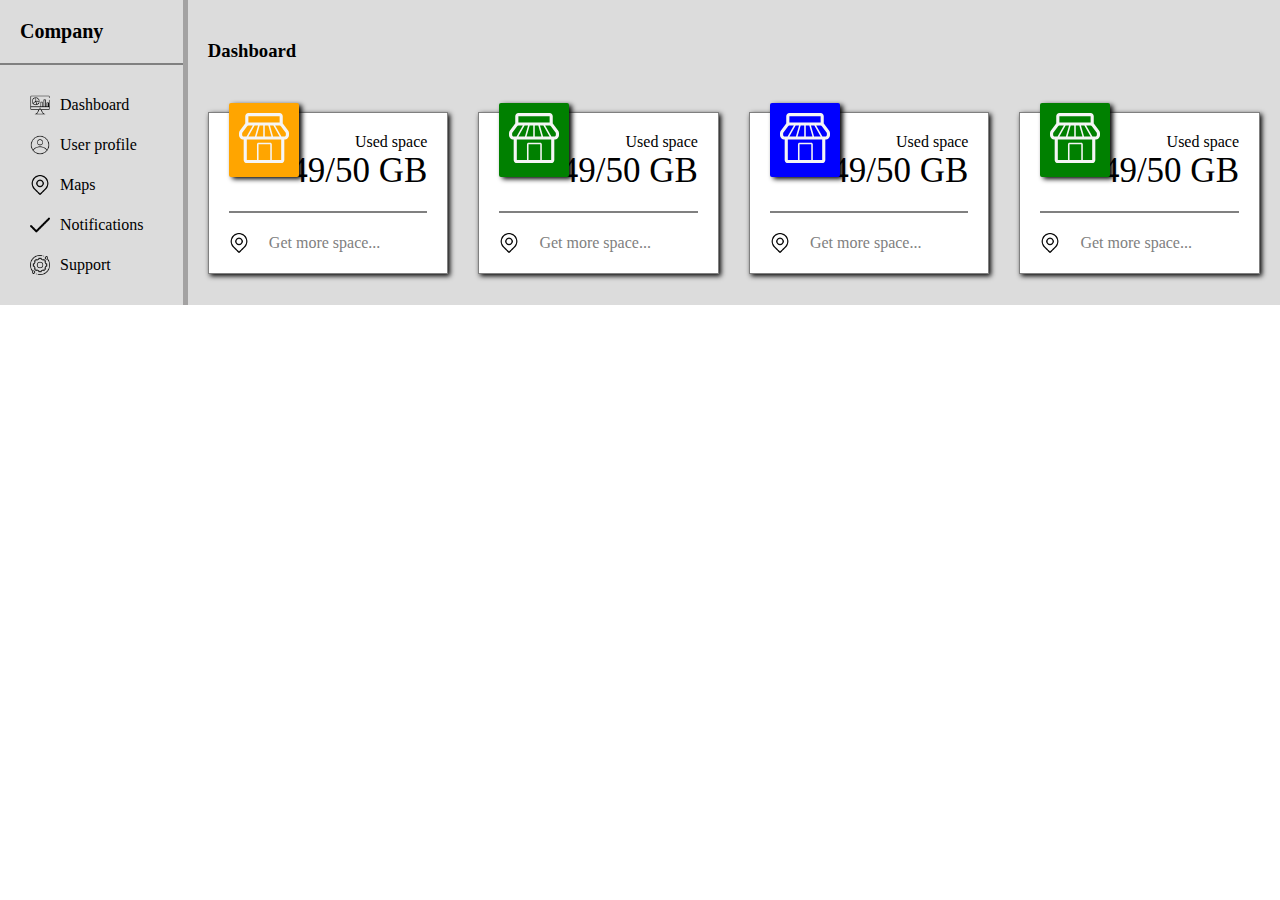
==== index.html @ 2abd2dc0 "small card" ====
<!DOCTYPE html>
<html lang="en">
<head>
    <meta charset="UTF-8">
    <meta http-equiv="X-UA-Compatible" content="IE=edge">
    <meta name="viewport" content="width=device-width, initial-scale=1.0">
    <title>Document</title>
    <link rel="stylesheet" href="./style.css">
</head>
<body>

    <div class="container">
        <nav>
            <h4 class="nav-title">Company</h4>
            <div class="hr-line"></div>
            <ul class="nav-ul">
                <li class="navigation"><img class="icon" src="./images/free-icon-analysis-8807412.png" alt="">Dashboard
                </li>
                <li class="navigation"><img class="icon" src="./images/free-icon-user-6521094.png" alt="">User profile
                </li>
                <li class="navigation"><img class="icon" src="./images/geo.png" alt="">Maps</li>
                <li class="navigation"><img class="icon" src="./images/tick.png" alt="">Notifications</li>
                <li class="navigation"><img class="icon" src="./images/technical-support.png" alt="">Support</li>

            </ul>
        </nav>

        <div class="content">
            
            <div class="card-container">
                <h3>Dashboard</h3>
                <div class="small-card-container">
                    <div class="small-card">
                        <div class="logo-bg orange"><img class="card-logo" src="./images/shop_white.svg" alt=""></div>
                        <div class="small-card-info">
                            <p class="upper-text">Used space</p>
                            <h2 class="information">49/50 GB</h2>
                        </div>
                        <div class="hr-line"></div>
                        <p class="footer-text"><img class="icon" src="./images/geo.png" alt="">Get more space...</p>
                    </div>
                    <div class="small-card">
                        <div class="logo-bg green"><img class="card-logo" src="./images/shop_white.svg" alt=""></div>
                        <div class="small-card-info">
                            <p class="upper-text">Used space</p>
                            <h2 class="information">49/50 GB</h2>
                        </div>
                        <div class="hr-line"></div>
                        <p class="footer-text"><img class="icon" src="./images/geo.png" alt="">Get more space...</p>
                    </div>
                    <div class="small-card">
                        <div class="logo-bg blue"><img class="card-logo" src="./images/shop_white.svg" alt=""></div>
                        <div class="small-card-info">
                            <p class="upper-text">Used space</p>
                            <h2 class="information">49/50 GB</h2>
                        </div>
                        <div class="hr-line"></div>
                        <p class="footer-text"><img class="icon" src="./images/geo.png" alt="">Get more space...</p>
                    </div>
                    <div class="small-card">
                        <div class="logo-bg green"><img class="card-logo" src="./images/shop_white.svg" alt=""></div>
                        <div class="small-card-info">
                            <p class="upper-text">Used space</p>
                            <h2 class="information">49/50 GB</h2>
                        </div>
                        <div class="hr-line"></div>
                        <p class="footer-text"><img class="icon" src="./images/geo.png" alt="">Get more space...</p>
                    </div>
                </div>
        </div>
        
    </div>
    
</body>
</html>
---- style.css ----
* {
    margin: 0px;
    padding: 0px;
}

.container {
    display: grid;
    grid-template-columns: 1fr 6fr;
}

nav {
    background-color: gainsboro;
}

.content {
    background-color: gainsboro;
    padding: 20px;
    border-left: 5px solid rgb(163, 162, 162);
    display: flex;
    flex-direction: column;
    gap: 60px;
}

.nav-ul {
    padding: 20px;
}

.navigation {
    list-style-type: none;
    display: flex;
    align-items: center;
    gap: 10px;
    padding: 10px;
}

.navigation:hover {
    background-color: gray;
}

.card-container {
    display: flex;
    flex-direction: column;
    gap: 50px;
    margin-top: 20px;
}

.icon {
    width: 20px;
}


.hr-line {
    border: 1px solid gray;
}

.nav-title {
    padding: 20px;
    font-size: 20px;
}

/* SMALL-CARD */

.small-card-container {
    display: grid;
    grid-template-columns: repeat(4, 1fr);
    gap: 30px;
}

.small-card {
    padding: 20px;
    box-shadow: 2px 2px 5px ;
    display: flex;
    flex-direction: column;
    gap: 20px;
    border: 1px solid gray;
    position: relative;
    background-color: white;
}

.small-card-info {
    align-self: flex-end;
}

.upper-text {
    margin: 0;
    text-align: right;
}

.information {
    margin: 0;
    font-size: 35px;
    font-weight: lighter;
    text-align: right;
}


.card-logo {
    width: 50px;
}

.logo-bg {
    position: absolute;
    padding: 10px;
    border-radius: 2px;
    top: -10px;
    box-shadow: 3px 2px 5px black;
}

.footer-text {
    display: flex;
    align-items: center;
    gap: 20px;
    color: gray;
}

/* COLORS */


.green {
    background-color: green;
}

.orange {
    background-color: orange;
}

.blue {
    background-color: blue;
}
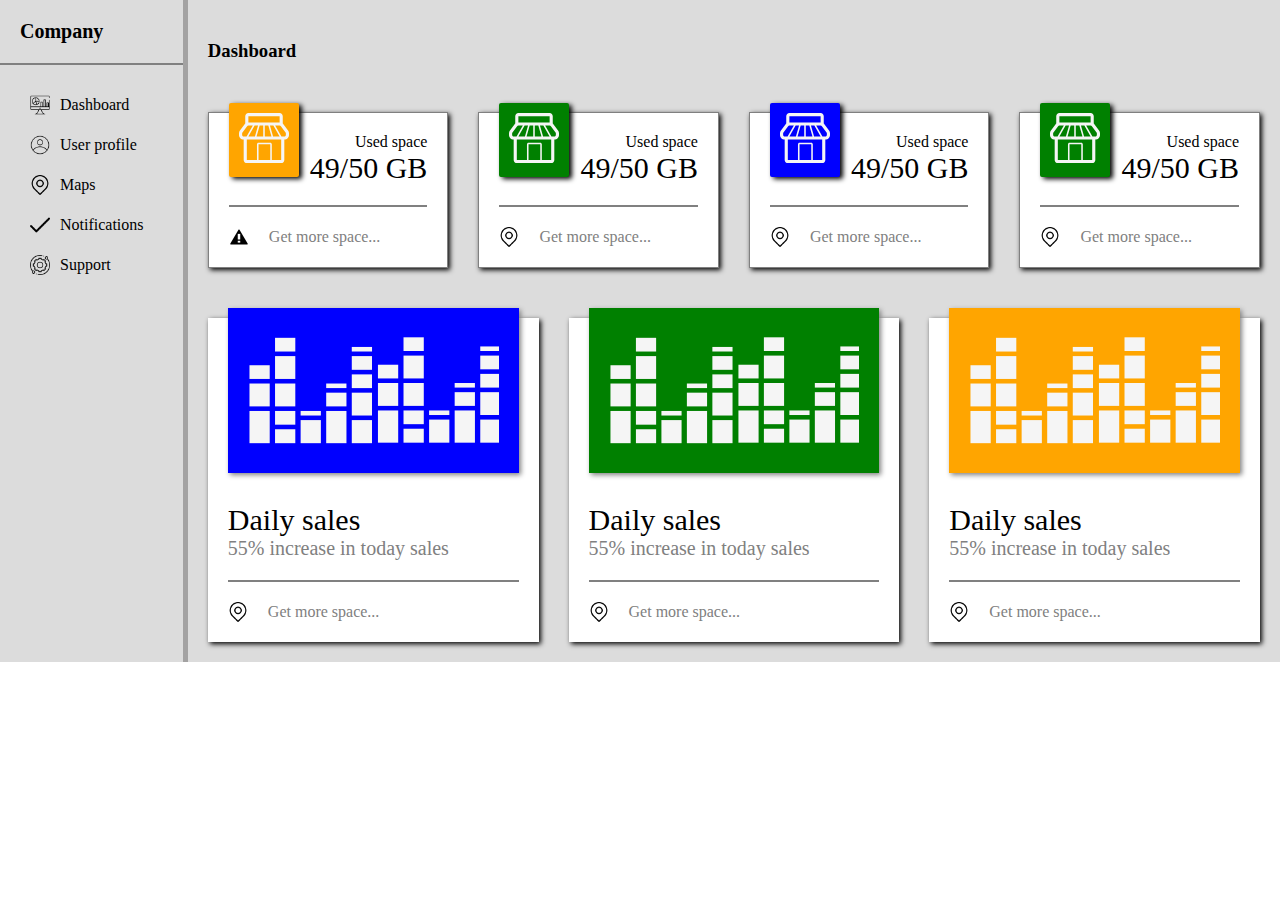
==== commit 75f2e312: "medium card" ====
--- a/index.html
+++ b/index.html
@@ -37,7 +37,7 @@
                             <h2 class="information">49/50 GB</h2>
                         </div>
                         <div class="hr-line"></div>
-                        <p class="footer-text"><img class="icon" src="./images/geo.png" alt="">Get more space...</p>
+                        <p class="footer-text"><img class="icon" src="./images/alert.png" alt="">Get more space...</p>
                     </div>
                     <div class="small-card">
                         <div class="logo-bg green"><img class="card-logo" src="./images/shop_white.svg" alt=""></div>
@@ -67,6 +67,45 @@
                         <p class="footer-text"><img class="icon" src="./images/geo.png" alt="">Get more space...</p>
                     </div>
                 </div>
+                <div class="medium-card-container">
+
+                    <div class="medium-card">
+                        <div>
+                            <div class="medium-logo-bg blue"><img class="medium-logo" src="./images/graphics.svg"
+                                    alt=""></div>
+                            <div>
+                                <h2 class="information-medium">Daily sales</h2>
+                                <p class="card-info">55% increase in today sales</p>
+                            </div>
+                        </div>
+                        <div class="hr-line"></div>
+                        <p class="footer-text"><img class="icon" src="./images/geo.png" alt="">Get more space...</p>
+                    </div>
+                    <div class="medium-card">
+                        <div>
+                            <div class="medium-logo-bg green"><img class="medium-logo" src="./images/graphics.svg"
+                                    alt=""></div>
+                            <div>
+                                <h2 class="information-medium">Daily sales</h2>
+                                <p class="card-info">55% increase in today sales</p>
+                            </div>
+                        </div>
+                        <div class="hr-line"></div>
+                        <p class="footer-text"><img class="icon" src="./images/geo.png" alt="">Get more space...</p>
+                    </div>
+                    <div class="medium-card">
+                        <div>
+                            <div class="medium-logo-bg orange"><img class="medium-logo" src="./images/graphics.svg"
+                                    alt=""></div>
+                            <div>
+                                <h2 class="information-medium">Daily sales</h2>
+                                <p class="card-info">55% increase in today sales</p>
+                            </div>
+                        </div>
+                        <div class="hr-line"></div>
+                        <p class="footer-text"><img class="icon" src="./images/geo.png" alt="">Get more space...</p>
+                    </div>
+                </div>
         </div>
         
     </div>
--- a/style.css
+++ b/style.css
@@ -88,7 +88,7 @@
 
 .information {
     margin: 0;
-    font-size: 35px;
+    font-size: 30px;
     font-weight: lighter;
     text-align: right;
 }
@@ -113,6 +113,53 @@
     color: gray;
 }
 
+/* MEDIUM-CARD */
+
+.medium-card-container {
+    display: grid;
+    grid-template-columns: 1fr 1fr 1fr;
+    gap: 30px;
+}
+
+.medium-card {
+    display: flex;
+    flex-direction: column;
+    padding: 20px;
+    background-color: white;
+    box-shadow: 2px 2px 5px ;
+    gap: 20px;
+}
+
+.medium-logo-bg {
+    display: flex;
+    justify-content: center;
+    align-items: center;
+    position: relative;
+    padding: 20px;
+    margin-left: 0;
+    margin-right: 0;
+    top: -30px;
+    box-shadow: 2px 2px 5px gray;
+}
+
+.medium-logo {
+    width: 100%;
+}
+
+.information-medium {
+    margin: 0;
+    font-size: 30px;
+    font-weight: lighter;
+    margin: 0;
+}
+
+.card-info {
+    font-size: 20px;
+    color: gray;
+    margin: 0;
+}
+
+
 /* COLORS */
 
 
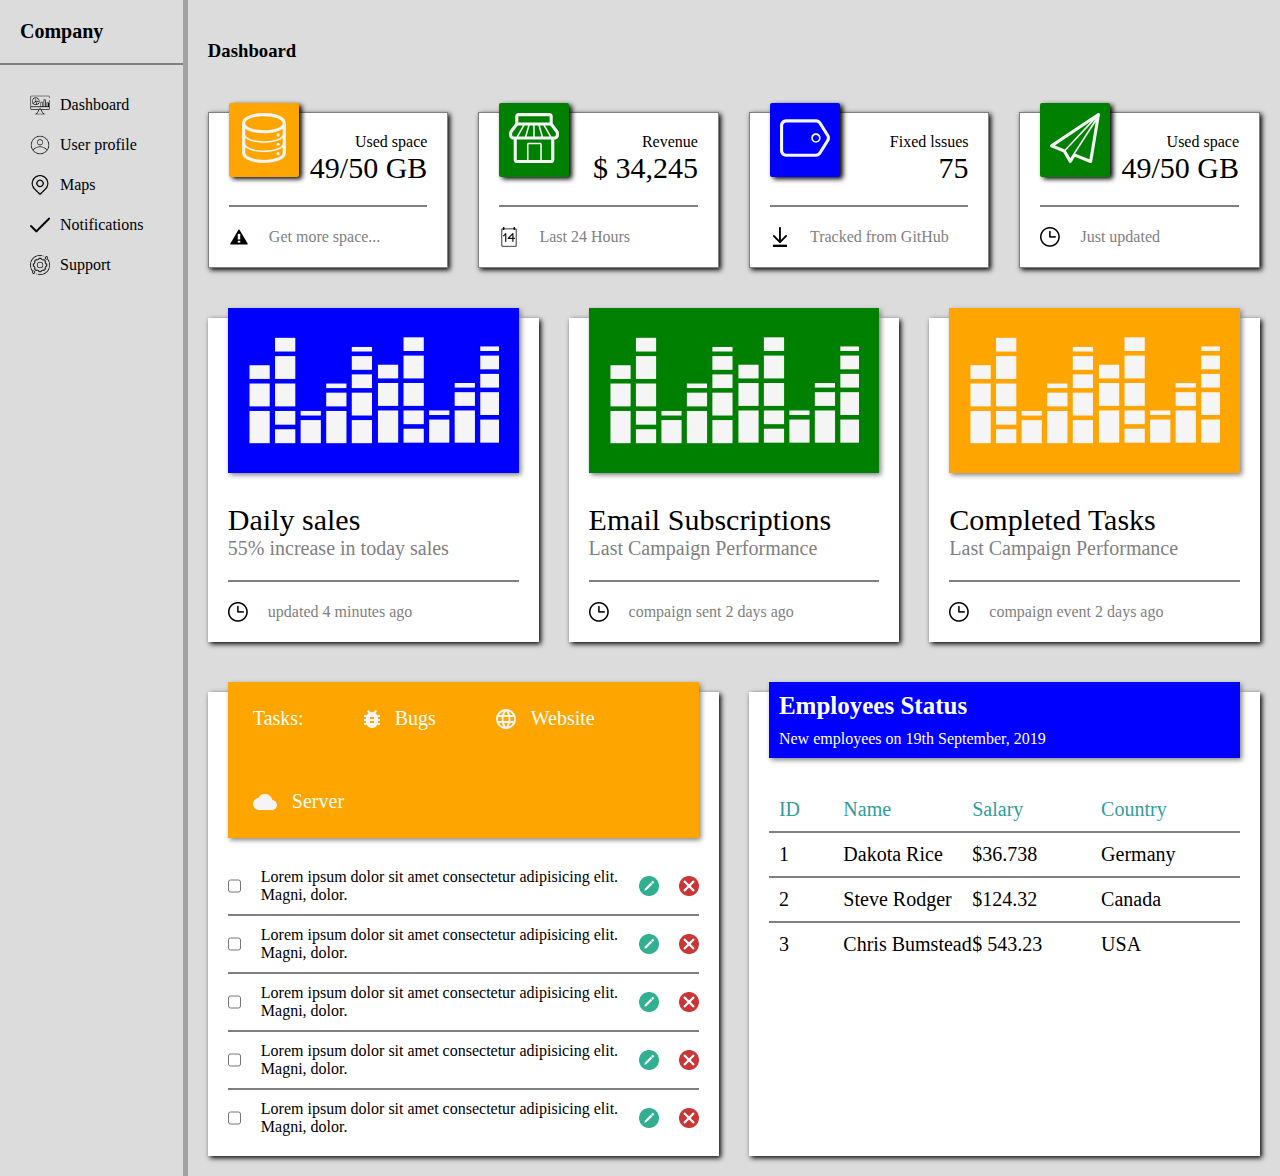
==== commit b5cc72a8: "large card" ====
--- a/index.html
+++ b/index.html
@@ -31,7 +31,7 @@
                 <h3>Dashboard</h3>
                 <div class="small-card-container">
                     <div class="small-card">
-                        <div class="logo-bg orange"><img class="card-logo" src="./images/shop_white.svg" alt=""></div>
+                        <div class="logo-bg orange"><img class="card-logo" src="./images/data_white.svg" alt=""></div>
                         <div class="small-card-info">
                             <p class="upper-text">Used space</p>
                             <h2 class="information">49/50 GB</h2>
@@ -42,29 +42,29 @@
                     <div class="small-card">
                         <div class="logo-bg green"><img class="card-logo" src="./images/shop_white.svg" alt=""></div>
                         <div class="small-card-info">
+                            <p class="upper-text">Revenue</p>
+                            <h2 class="information">$ 34,245</h2>
+                        </div>
+                        <div class="hr-line"></div>
+                        <p class="footer-text"><img class="icon" src="./images/calendar.png" alt="">Last 24 Hours</p>
+                    </div>
+                    <div class="small-card">
+                        <div class="logo-bg blue"><img class="card-logo" src="./images/tag_white.svg" alt=""></div>
+                        <div class="small-card-info">
+                            <p class="upper-text">Fixed lssues</p>
+                            <h2 class="information">75</h2>
+                        </div>
+                        <div class="hr-line"></div>
+                        <p class="footer-text"><img class="icon" src="./images/down.png" alt="">Tracked from GitHub</p>
+                    </div>
+                    <div class="small-card">
+                        <div class="logo-bg green"><img class="card-logo" src="./images/paperplane_white.svg" alt=""></div>
+                        <div class="small-card-info">
                             <p class="upper-text">Used space</p>
                             <h2 class="information">49/50 GB</h2>
                         </div>
                         <div class="hr-line"></div>
-                        <p class="footer-text"><img class="icon" src="./images/geo.png" alt="">Get more space...</p>
-                    </div>
-                    <div class="small-card">
-                        <div class="logo-bg blue"><img class="card-logo" src="./images/shop_white.svg" alt=""></div>
-                        <div class="small-card-info">
-                            <p class="upper-text">Used space</p>
-                            <h2 class="information">49/50 GB</h2>
-                        </div>
-                        <div class="hr-line"></div>
-                        <p class="footer-text"><img class="icon" src="./images/geo.png" alt="">Get more space...</p>
-                    </div>
-                    <div class="small-card">
-                        <div class="logo-bg green"><img class="card-logo" src="./images/shop_white.svg" alt=""></div>
-                        <div class="small-card-info">
-                            <p class="upper-text">Used space</p>
-                            <h2 class="information">49/50 GB</h2>
-                        </div>
-                        <div class="hr-line"></div>
-                        <p class="footer-text"><img class="icon" src="./images/geo.png" alt="">Get more space...</p>
+                        <p class="footer-text"><img class="icon" src="./images/time.png" alt="">Just updated</p>
                     </div>
                 </div>
                 <div class="medium-card-container">
@@ -79,32 +79,125 @@
                             </div>
                         </div>
                         <div class="hr-line"></div>
-                        <p class="footer-text"><img class="icon" src="./images/geo.png" alt="">Get more space...</p>
+                        <p class="footer-text"><img class="icon" src="./images/time.png" alt="">updated 4 minutes ago</p>
                     </div>
                     <div class="medium-card">
                         <div>
                             <div class="medium-logo-bg green"><img class="medium-logo" src="./images/graphics.svg"
                                     alt=""></div>
                             <div>
-                                <h2 class="information-medium">Daily sales</h2>
-                                <p class="card-info">55% increase in today sales</p>
-                            </div>
-                        </div>
-                        <div class="hr-line"></div>
-                        <p class="footer-text"><img class="icon" src="./images/geo.png" alt="">Get more space...</p>
+                                <h2 class="information-medium">Email Subscriptions</h2>
+                                <p class="card-info">Last Campaign Performance</p>
+                            </div>
+                        </div>
+                        <div class="hr-line"></div>
+                        <p class="footer-text"><img class="icon" src="./images/time.png" alt="">compaign sent 2 days ago</p>
                     </div>
                     <div class="medium-card">
                         <div>
                             <div class="medium-logo-bg orange"><img class="medium-logo" src="./images/graphics.svg"
                                     alt=""></div>
                             <div>
-                                <h2 class="information-medium">Daily sales</h2>
-                                <p class="card-info">55% increase in today sales</p>
-                            </div>
-                        </div>
-                        <div class="hr-line"></div>
-                        <p class="footer-text"><img class="icon" src="./images/geo.png" alt="">Get more space...</p>
-                    </div>
+                                <h2 class="information-medium">Completed Tasks</h2>
+                                <p class="card-info">Last Campaign Performance</p>
+                            </div>
+                        </div>
+                        <div class="hr-line"></div>
+                        <p class="footer-text"><img class="icon" src="./images/time.png" alt="">compaign event 2 days ago</p>
+                    </div>
+                </div>
+                <div class="large-card-container">
+                    <div class="large-card">
+                        <div class="large-card-header orange">
+                            <p class="large-card-nav">Tasks:</p>
+                            <a href="#" class="large-card-nav tag-orange tag"><img src="./images/bug.svg" alt="">Bugs</a>
+                            <a href="#" class="large-card-nav tag-orange tag"><img src="./images/web.svg" alt=""> Website</a>
+                            <a href="#" class="large-card-nav tag-orange tag"><img src="./images/cloud.svg" alt=""> Server</a>
+                        </div>
+                        <ul class="spusok">
+                            <li class="table">
+                                <div class="gap"><input type="checkbox"><label for="" class="left-align">Lorem ipsum
+                                        dolor sit amet
+                                        consectetur adipisicing elit. Magni, dolor.</label></div>
+                                <div class="icon-container"><img class="icon" src="./images/edit.png" alt="">
+                                    <img class="icon" src="./images/remove.png" alt="">
+                                </div>
+                            </li>
+                            <div class="hr-line"></div>
+                            <li class="table">
+                                <div class="gap"><input type="checkbox"><label for="" class="left-align">Lorem ipsum
+                                        dolor sit amet
+                                        consectetur adipisicing elit. Magni, dolor.</label></div>
+                                <div class="icon-container"><img class="icon" src="./images/edit.png" alt="">
+                                    <img class="icon" src="./images/remove.png" alt="">
+                                </div>
+                            </li>
+                            <div class="hr-line"></div>
+                            <li class="table">
+                                <div class="gap"><input type="checkbox"><label for="" class="left-align">Lorem ipsum
+                                        dolor sit amet
+                                        consectetur adipisicing elit. Magni, dolor.</label></div>
+                                <div class="icon-container"><img class="icon" src="./images/edit.png" alt="">
+                                    <img class="icon" src="./images/remove.png" alt="">
+                                </div>
+                            </li>
+                            <div class="hr-line"></div>
+                            <li class="table">
+                                <div class="gap"><input type="checkbox"><label for="" class="left-align">Lorem ipsum
+                                        dolor sit amet
+                                        consectetur adipisicing elit. Magni, dolor.</label></div>
+                                <div class="icon-container"><img class="icon" src="./images/edit.png" alt="">
+                                    <img class="icon" src="./images/remove.png" alt="">
+                                </div>
+                            </li>
+                            <div class="hr-line"></div>
+                            <li class="table">
+                                <div class="gap"><input type="checkbox"><label for="" class="left-align">Lorem ipsum
+                                        dolor sit amet
+                                        consectetur adipisicing elit. Magni, dolor.</label></div>
+                                <div class="icon-container"><img class="icon" src="./images/edit.png" alt="">
+                                    <img class="icon" src="./images/remove.png" alt="">
+                                </div>
+                            </li>
+                        </ul>
+                    </div>
+                    <div class="large-card">
+                        <div class="large-card-header second blue">
+                            <h4 style="font-size: 25px; margin: 0;">Employees Status</h4>
+                            <p style="margin: 0;">New employees on 19th September, 2019</p>
+                        </div>
+                        <ul class="spusok2">
+                            <div class="table2">
+                                <p class="table2-text color-text">ID</p>
+                                <p class="table2-text color-text">Name</p>
+                                <p class="table2-text color-text">Salary</p>
+                                <p class="table2-text color-text">Country</p>
+                            </div>
+                            <div class="hr-line"></div>
+                            <div class="table2">
+                                <p class="table2-text">1</p>
+                                <p class="table2-text">Dakota Rice</p>
+                                <p class="table2-text">$36.738</p>
+                                <p class="table2-text">Germany</p>
+                            </div>
+                            <div class="hr-line"></div>
+                            <div class="table2">
+                                <p class="table2-text">2</p>
+                                <p class="table2-text">Steve Rodger</p>
+                                <p class="table2-text">$124.32</p>
+                                <p class="table2-text">Canada</p>
+                            </div>
+                            <div class="hr-line"></div>
+                            <div class="table2">
+                                <p class="table2-text">3</p>
+                                <p class="table2-text">Chris Bumstead</p>
+                                <p class="table2-text">$ 543.23</p>
+                                <p class="table2-text">USA</p>
+                            </div>
+                            
+                        </ul>
+                    </div>
+
                 </div>
         </div>
         
--- a/style.css
+++ b/style.css
@@ -174,3 +174,98 @@
 .blue {
     background-color: blue;
 }
+
+/* LARGE-CARD */
+
+.large-card-container {
+    display: grid;
+    grid-template-columns: 1fr 1fr;
+    gap: 30px;
+}
+
+.large-card {
+    padding: 20px;
+    background-color: white;
+    box-shadow: 2px 2px 5px ;
+}
+
+.large-card-header {
+    position: relative;
+    padding: 10px;
+    top: -30px;
+    box-shadow: 2px 2px 5px gray;
+    display: flex;
+    gap: 30px;
+    flex-wrap: wrap;
+    color: white;
+}
+
+.second {
+    display: flex;
+    flex-direction: column;
+    gap: 10px;
+}
+
+.large-card-nav {
+    color: white;
+    font-size: 20px;
+    padding: 15px;
+    display: flex;
+    align-items: center;
+    gap: 15px;
+}
+
+.tag {
+    text-decoration: none;
+}
+
+.tag-orange:hover {
+    background-color: rgb(252, 178, 40);
+}
+
+.tag-blue:hover {
+    background-color: rgb(59, 59, 250);
+}
+
+.table {
+    list-style-type: none;
+    display: flex;
+    justify-content: space-between;
+    align-items: center;
+}
+
+.table2 {
+    display: grid;
+    grid-template-columns: 1fr 2fr 2fr 2fr;
+    margin: 10px;
+}
+
+.icon-container {
+    display: flex;
+    gap: 20px;
+}
+
+.left-align {
+    display: flex;
+    flex-wrap: wrap;
+}
+
+.gap {
+    display: flex;
+    gap: 20px;
+}
+
+.spusok {
+    display: flex;
+    flex-direction: column;
+    gap: 10px;
+    justify-content: space-between;
+}
+
+.table2-text {
+    font-size: 20px;
+}
+
+.color-text {
+    color: rgb(48, 156, 156);
+}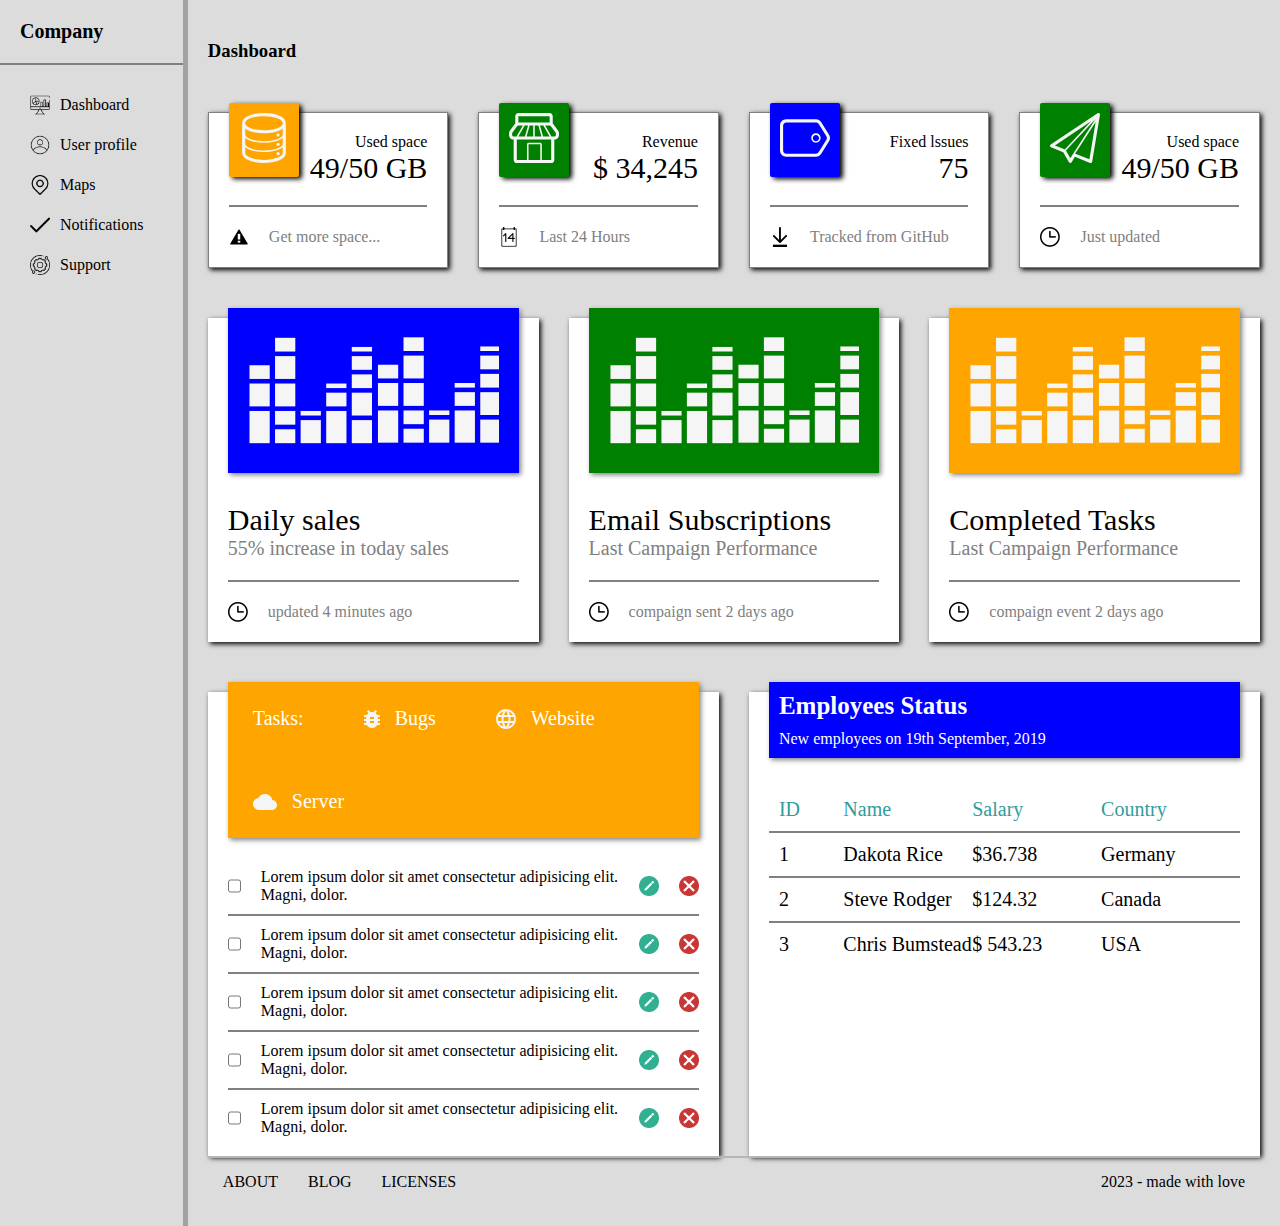
==== commit 19c0b4f5: "footer" ====
--- a/index.html
+++ b/index.html
@@ -1,5 +1,6 @@
 <!DOCTYPE html>
 <html lang="en">
+
 <head>
     <meta charset="UTF-8">
     <meta http-equiv="X-UA-Compatible" content="IE=edge">
@@ -7,6 +8,7 @@
     <title>Document</title>
     <link rel="stylesheet" href="./style.css">
 </head>
+
 <body>
 
     <div class="container">
@@ -26,7 +28,7 @@
         </nav>
 
         <div class="content">
-            
+
             <div class="card-container">
                 <h3>Dashboard</h3>
                 <div class="small-card-container">
@@ -58,7 +60,8 @@
                         <p class="footer-text"><img class="icon" src="./images/down.png" alt="">Tracked from GitHub</p>
                     </div>
                     <div class="small-card">
-                        <div class="logo-bg green"><img class="card-logo" src="./images/paperplane_white.svg" alt=""></div>
+                        <div class="logo-bg green"><img class="card-logo" src="./images/paperplane_white.svg" alt="">
+                        </div>
                         <div class="small-card-info">
                             <p class="upper-text">Used space</p>
                             <h2 class="information">49/50 GB</h2>
@@ -79,7 +82,8 @@
                             </div>
                         </div>
                         <div class="hr-line"></div>
-                        <p class="footer-text"><img class="icon" src="./images/time.png" alt="">updated 4 minutes ago</p>
+                        <p class="footer-text"><img class="icon" src="./images/time.png" alt="">updated 4 minutes ago
+                        </p>
                     </div>
                     <div class="medium-card">
                         <div>
@@ -91,7 +95,8 @@
                             </div>
                         </div>
                         <div class="hr-line"></div>
-                        <p class="footer-text"><img class="icon" src="./images/time.png" alt="">compaign sent 2 days ago</p>
+                        <p class="footer-text"><img class="icon" src="./images/time.png" alt="">compaign sent 2 days ago
+                        </p>
                     </div>
                     <div class="medium-card">
                         <div>
@@ -103,56 +108,65 @@
                             </div>
                         </div>
                         <div class="hr-line"></div>
-                        <p class="footer-text"><img class="icon" src="./images/time.png" alt="">compaign event 2 days ago</p>
+                        <p class="footer-text"><img class="icon" src="./images/time.png" alt="">compaign event 2 days
+                            ago</p>
                     </div>
                 </div>
                 <div class="large-card-container">
                     <div class="large-card">
                         <div class="large-card-header orange">
                             <p class="large-card-nav">Tasks:</p>
-                            <a href="#" class="large-card-nav tag-orange tag"><img src="./images/bug.svg" alt="">Bugs</a>
-                            <a href="#" class="large-card-nav tag-orange tag"><img src="./images/web.svg" alt=""> Website</a>
-                            <a href="#" class="large-card-nav tag-orange tag"><img src="./images/cloud.svg" alt=""> Server</a>
+                            <a href="#" class="large-card-nav tag-orange tag"><img src="./images/bug.svg"
+                                    alt="">Bugs</a>
+                            <a href="#" class="large-card-nav tag-orange tag"><img src="./images/web.svg" alt="">
+                                Website</a>
+                            <a href="#" class="large-card-nav tag-orange tag"><img src="./images/cloud.svg" alt="">
+                                Server</a>
                         </div>
                         <ul class="spusok">
                             <li class="table">
-                                <div class="gap"><input type="checkbox"><label for="" class="left-align">Lorem ipsum
-                                        dolor sit amet
-                                        consectetur adipisicing elit. Magni, dolor.</label></div>
-                                <div class="icon-container"><img class="icon" src="./images/edit.png" alt="">
-                                    <img class="icon" src="./images/remove.png" alt="">
-                                </div>
-                            </li>
-                            <div class="hr-line"></div>
-                            <li class="table">
-                                <div class="gap"><input type="checkbox"><label for="" class="left-align">Lorem ipsum
-                                        dolor sit amet
-                                        consectetur adipisicing elit. Magni, dolor.</label></div>
-                                <div class="icon-container"><img class="icon" src="./images/edit.png" alt="">
-                                    <img class="icon" src="./images/remove.png" alt="">
-                                </div>
-                            </li>
-                            <div class="hr-line"></div>
-                            <li class="table">
-                                <div class="gap"><input type="checkbox"><label for="" class="left-align">Lorem ipsum
-                                        dolor sit amet
-                                        consectetur adipisicing elit. Magni, dolor.</label></div>
-                                <div class="icon-container"><img class="icon" src="./images/edit.png" alt="">
-                                    <img class="icon" src="./images/remove.png" alt="">
-                                </div>
-                            </li>
-                            <div class="hr-line"></div>
-                            <li class="table">
-                                <div class="gap"><input type="checkbox"><label for="" class="left-align">Lorem ipsum
-                                        dolor sit amet
-                                        consectetur adipisicing elit. Magni, dolor.</label></div>
-                                <div class="icon-container"><img class="icon" src="./images/edit.png" alt="">
-                                    <img class="icon" src="./images/remove.png" alt="">
-                                </div>
-                            </li>
-                            <div class="hr-line"></div>
-                            <li class="table">
-                                <div class="gap"><input type="checkbox"><label for="" class="left-align">Lorem ipsum
+                                <div class="gap"><input type="checkbox" id="check"><label for="check"
+                                        class="left-align">Lorem ipsum
+                                        dolor sit amet
+                                        consectetur adipisicing elit. Magni, dolor.</label></div>
+                                <div class="icon-container"><img class="icon" src="./images/edit.png" alt="">
+                                    <img class="icon" src="./images/remove.png" alt="">
+                                </div>
+                            </li>
+                            <div class="hr-line"></div>
+                            <li class="table">
+                                <div class="gap"><input type="checkbox" id="check1"><label for="check1"
+                                        class="left-align">Lorem ipsum
+                                        dolor sit amet
+                                        consectetur adipisicing elit. Magni, dolor.</label></div>
+                                <div class="icon-container"><img class="icon" src="./images/edit.png" alt="">
+                                    <img class="icon" src="./images/remove.png" alt="">
+                                </div>
+                            </li>
+                            <div class="hr-line"></div>
+                            <li class="table">
+                                <div class="gap"><input type="checkbox" id="check2"><label for="check2"
+                                        class="left-align">Lorem ipsum
+                                        dolor sit amet
+                                        consectetur adipisicing elit. Magni, dolor.</label></div>
+                                <div class="icon-container"><img class="icon" src="./images/edit.png" alt="">
+                                    <img class="icon" src="./images/remove.png" alt="">
+                                </div>
+                            </li>
+                            <div class="hr-line"></div>
+                            <li class="table">
+                                <div class="gap"><input type="checkbox" id="check3"><label for="check3"
+                                        class="left-align">Lorem ipsum
+                                        dolor sit amet
+                                        consectetur adipisicing elit. Magni, dolor.</label></div>
+                                <div class="icon-container"><img class="icon" src="./images/edit.png" alt="">
+                                    <img class="icon" src="./images/remove.png" alt="">
+                                </div>
+                            </li>
+                            <div class="hr-line"></div>
+                            <li class="table">
+                                <div class="gap"><input type="checkbox" id="check4"><label for="check4"
+                                        class="left-align">Lorem ipsum
                                         dolor sit amet
                                         consectetur adipisicing elit. Magni, dolor.</label></div>
                                 <div class="icon-container"><img class="icon" src="./images/edit.png" alt="">
@@ -194,14 +208,22 @@
                                 <p class="table2-text">$ 543.23</p>
                                 <p class="table2-text">USA</p>
                             </div>
-                            
                         </ul>
                     </div>
 
                 </div>
+            </div>
+            <footer>
+                <div class="footer-nav-container">
+                    <p class="footer-nav">ABOUT</p>
+                    <p class="footer-nav">BLOG</p>
+                    <p class="footer-nav">LICENSES</p>
+                </div>
+                <p class="date">2023 - made with love</p>
+            </footer>
         </div>
-        
     </div>
-    
+
 </body>
+
 </html>--- a/style.css
+++ b/style.css
@@ -6,6 +6,7 @@
 .container {
     display: grid;
     grid-template-columns: 1fr 6fr;
+    height: 100vh;
 }
 
 nav {
@@ -18,7 +19,7 @@
     border-left: 5px solid rgb(163, 162, 162);
     display: flex;
     flex-direction: column;
-    gap: 60px;
+    justify-content: space-between;
 }
 
 .nav-ul {
@@ -268,4 +269,23 @@
 
 .color-text {
     color: rgb(48, 156, 156);
+}
+
+/* FOOTER */
+
+
+footer {
+    display: flex;
+    justify-content: space-between;
+    border-top: 2px solid rgb(182, 180, 180);
+}
+
+.footer-nav-container {
+    display: flex;
+    gap: 30px;
+    padding: 15px;
+}
+
+.date {
+    padding: 15px;
 }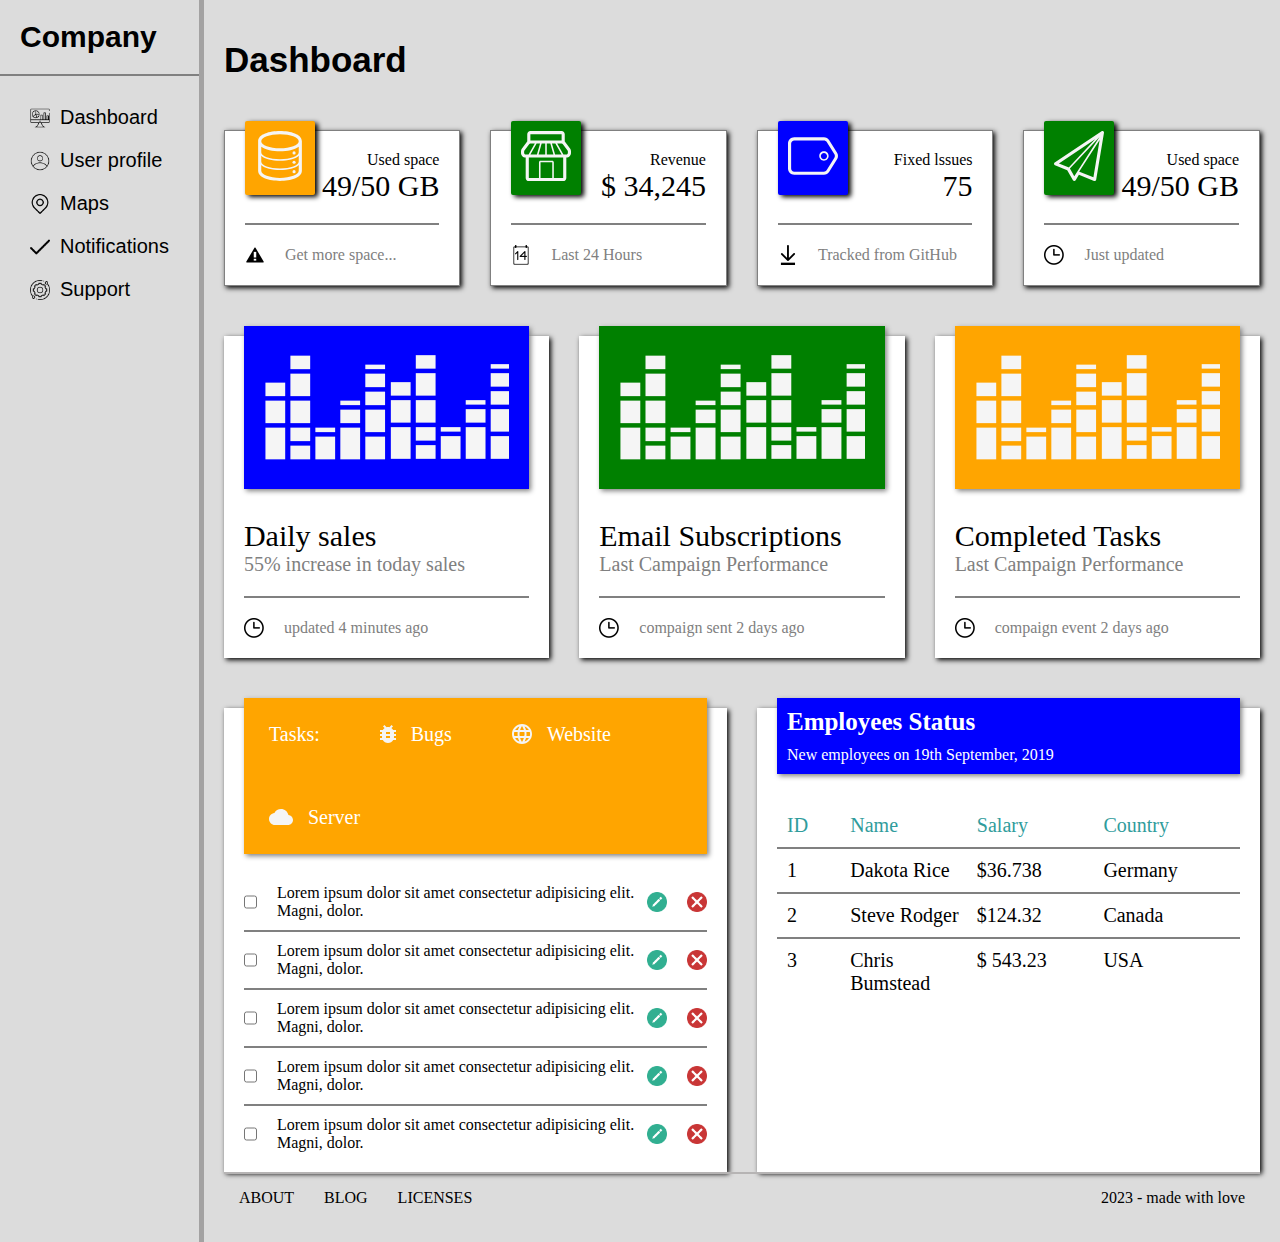
==== commit 93a83088: "final" ====
--- a/index.html
+++ b/index.html
@@ -30,7 +30,11 @@
         <div class="content">
 
             <div class="card-container">
-                <h3>Dashboard</h3>
+                <div class="main-title">
+                    <img class="burger-menu" src="./images/burger-bar.png" alt="">
+                    <h3 class="content-title">Dashboard</h3>
+                </div>
+                
                 <div class="small-card-container">
                     <div class="small-card">
                         <div class="logo-bg orange"><img class="card-logo" src="./images/data_white.svg" alt=""></div>
--- a/style.css
+++ b/style.css
@@ -13,6 +13,22 @@
     background-color: gainsboro;
 }
 
+.main-title {
+    display: flex;
+    align-items: center;
+    gap: 20px;
+}
+
+.burger-menu {
+    display: none;
+    width: 30px;
+}
+
+.content-title {
+    font-size: 35px;
+    font-family: 'Franklin Gothic Medium', 'Arial Narrow', Arial, sans-serif;
+}
+
 .content {
     background-color: gainsboro;
     padding: 20px;
@@ -32,6 +48,8 @@
     align-items: center;
     gap: 10px;
     padding: 10px;
+    font-family: 'Franklin Gothic Medium', 'Arial Narrow', Arial, sans-serif;
+    font-size: 20px;
 }
 
 .navigation:hover {
@@ -56,7 +74,8 @@
 
 .nav-title {
     padding: 20px;
-    font-size: 20px;
+    font-size: 30px;
+    font-family: 'Franklin Gothic Medium', 'Arial Narrow', Arial, sans-serif;
 }
 
 /* SMALL-CARD */
@@ -288,4 +307,132 @@
 
 .date {
     padding: 15px;
+}
+
+
+/* ADAPTIVE */
+
+@media (min-width: 1000px) and (max-width: 1256px) {
+    .small-card-container {
+        display: grid;
+        grid-template-columns: repeat(2, 1fr);
+        gap: 30px;
+    }
+
+    .large-card-container {
+        display: grid;
+        grid-template-columns: 1fr;
+        gap: 30px;
+    }
+}
+
+@media (min-width: 800px) and (max-width: 1000px) {
+    nav {
+        display: none;
+    }
+
+    .content-title {
+        font-size: 30px;
+        font-family: 'Franklin Gothic Medium', 'Arial Narrow', Arial, sans-serif;
+    }
+
+    .container {
+        display: grid;
+        grid-template-columns: 1fr;
+        height: 100vh;
+    }
+
+    .small-card-container {
+        display: grid;
+        grid-template-columns: repeat(2, 1fr);
+        gap: 30px;
+    }
+    
+    .burger-menu {
+        display: block;
+    }
+
+    .large-card-container {
+        display: grid;
+        grid-template-columns: 1fr;
+        gap: 30px;
+    }
+}
+
+@media (min-width: 600px) and (max-width: 800px) {
+    nav {
+        display: none;
+    }
+
+    .content-title {
+        font-size: 25px;
+        font-family: 'Franklin Gothic Medium', 'Arial Narrow', Arial, sans-serif;
+    }
+
+    .container {
+        display: grid;
+        grid-template-columns: 1fr;
+        height: 100vh;
+    }
+
+    .small-card-container {
+        display: grid;
+        grid-template-columns: repeat(2, 1fr);
+        gap: 30px;
+    }
+    
+    .burger-menu {
+        display: block;
+    }
+
+    .large-card-container {
+        display: grid;
+        grid-template-columns: 1fr;
+        gap: 30px;
+    }
+
+    .medium-card-container {
+        display: grid;
+        grid-template-columns: 1fr;
+        gap: 30px;
+    }
+}
+
+@media (max-width: 600px) {
+    nav {
+        display: none;
+    }
+
+    .content-title {
+        font-size: 20px;
+        font-family: 'Franklin Gothic Medium', 'Arial Narrow', Arial, sans-serif;
+    }
+
+    .container {
+        display: grid;
+        grid-template-columns: 1fr;
+        height: 100vh;
+    }
+
+    .small-card-container {
+        display: grid;
+        grid-template-columns: 1fr;
+        gap: 30px;
+    }
+    
+    .burger-menu {
+        display: block;
+    }
+
+    .large-card-container {
+        display: grid;
+        grid-template-columns: 1fr;
+        gap: 30px;
+    }
+
+    .medium-card-container {
+        display: grid;
+        grid-template-columns: 1fr;
+        gap: 30px;
+    }
 }